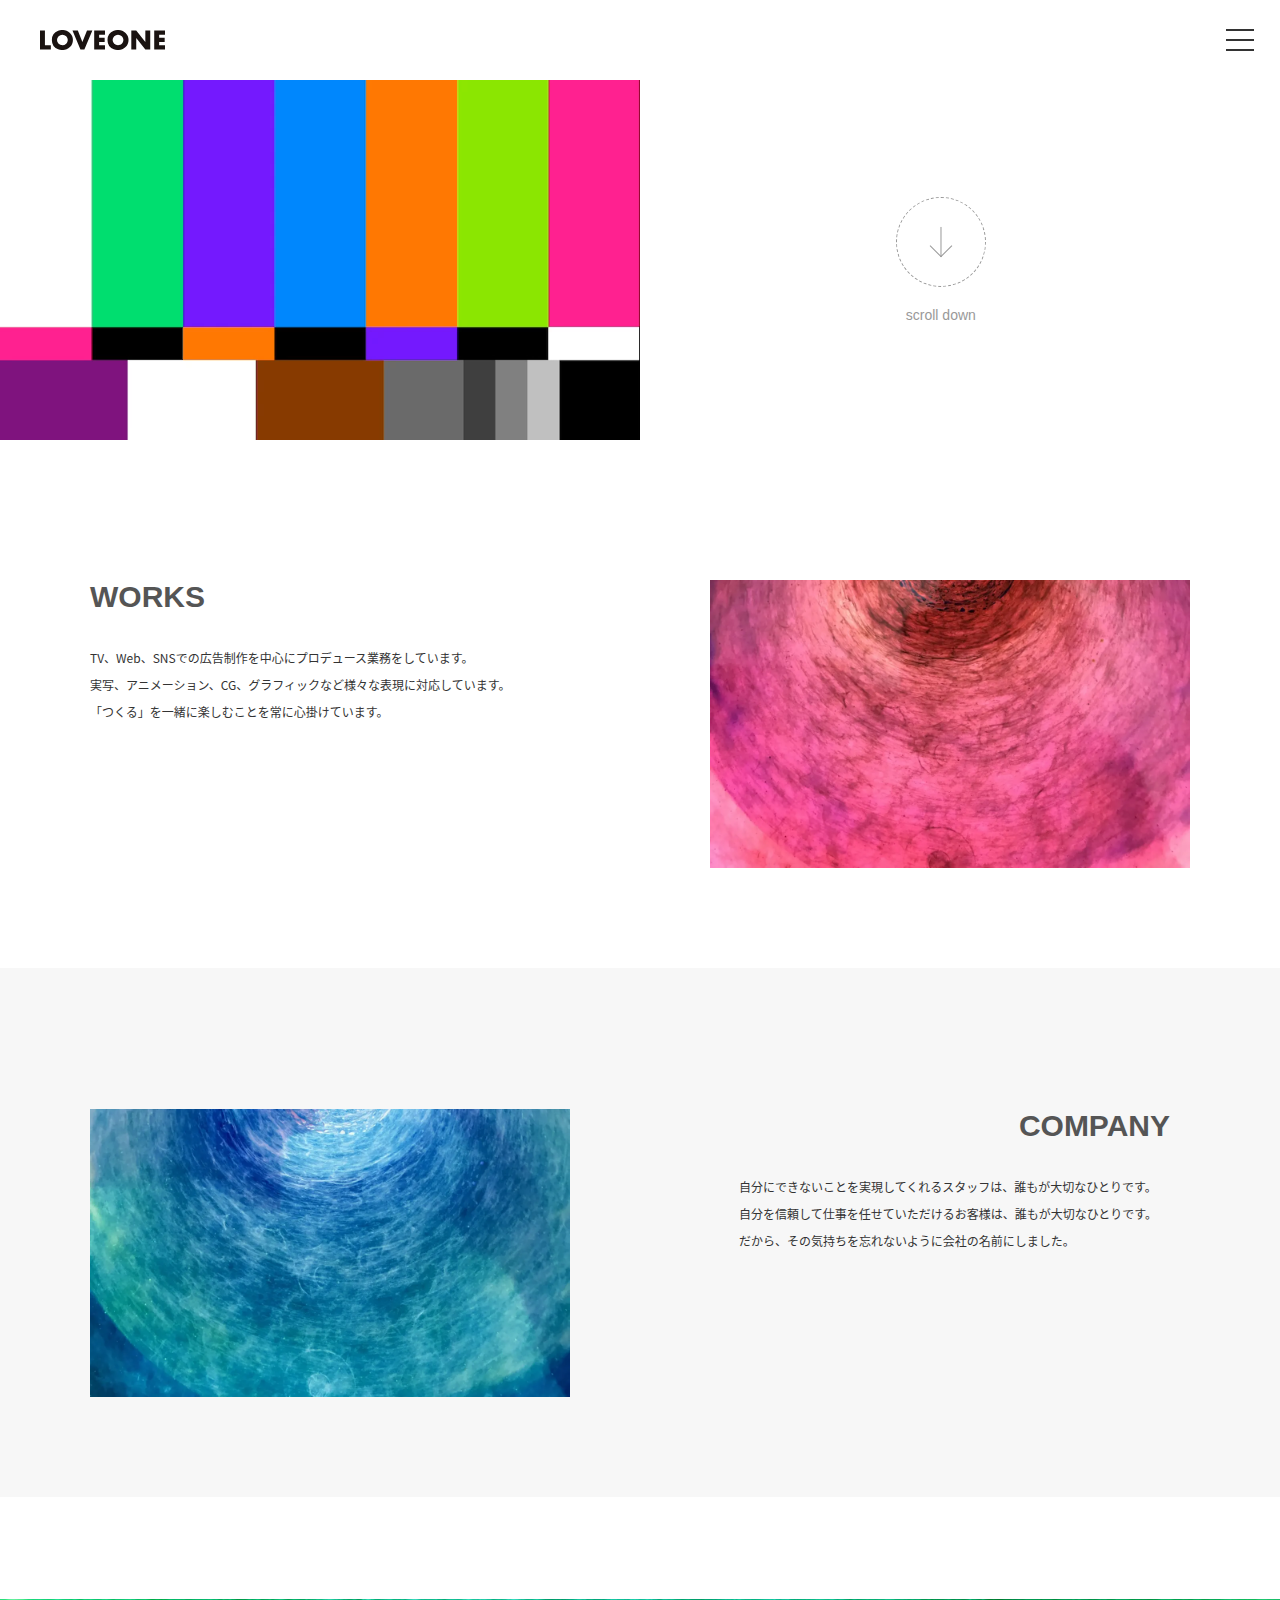
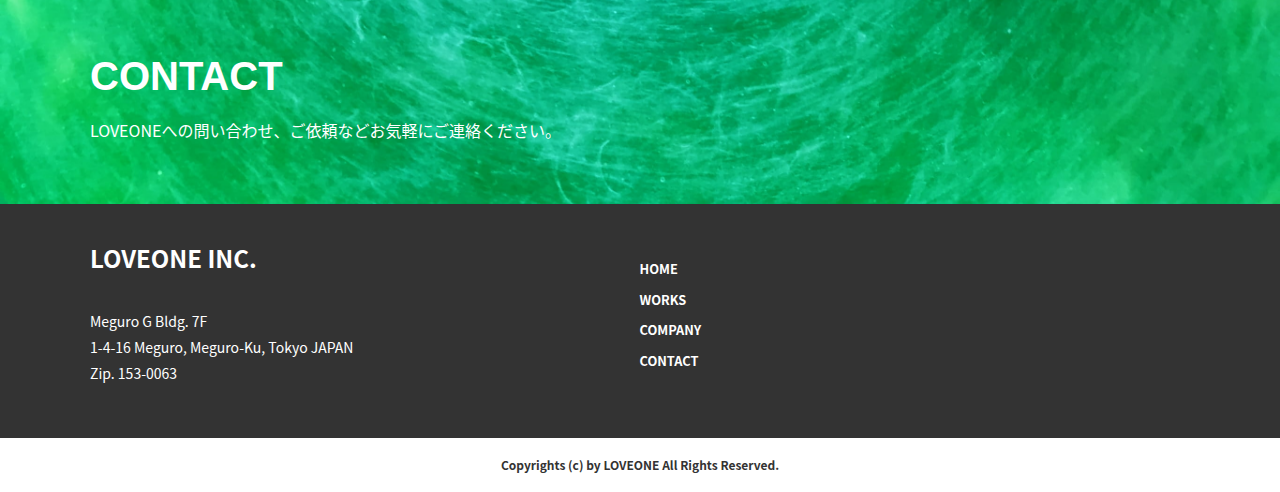
==== index.html @ 54ff16ba "first commit" ====
<!DOCTYPE html>
<html lang="ja">
	<head prefix="og: http://ogp.me/ns# fb: http://ogp.me/ns/fb# website: http://ogp.me/ns/website#">
		<meta charset="UTF-8">
		<link rel="shortcut icon" href="#">
		<title>LOVEONE</title>
		<meta name="description" content="Site Description">
		<meta property="og:title" content="LOVEONE">
		<meta property="og:description" content="">
		<meta property="og:url" content=" ページの URL">
		<meta property="og:image" content="">
		<meta property="og:type" content="website">
		<meta property="og:site_name" content="">
		<meta property="og:locale" content="ja_JP">
		<meta name="twitter:card" content="summary_large_image">
		<meta name="twitter:site" content="">
		<meta name="twitter:title" content="サンプル">
		<meta name="twitter:url" content="">
		<meta name="twitter:description" content="サンプル">
		<meta name="twitter:image" content="">
		<meta http-equiv="X-UA-Compatible" content="IE=edge">
		<meta name="viewport" content="width=device-width,initial-scale=1">
		<link rel="stylesheet" href="./assets/css/style.css">
	</head>
	<body>
		<header class="l-header p-header">
			<div class="p-header__inner">
				<h1 class="p-header__logo">
					<a href="index.html"><img class="c-logo" src="./assets/images/logo.svg" alt="loveone"></a>
				</h1>
				<button type="button" class="c-buger-button js-buger-button">
					<span class="c-buger-button__line"></span>
				</button>
				<nav class="p-nav">
					<ul class="p-nav__lists font-family-en">
						<li class="p-nav__list p-nav__list--logo"><a href="index.html"><img class="c-logo" src="./assets/images/logo.svg" alt="loveone"></a></li>
						<li class="p-nav__list"><a href="index.html">home</a></li>
						<li class="p-nav__list"><a href="works.html">works</a></li>
						<li class="p-nav__list"><a href="company.html">company</a></li>
						<li class="p-nav__list"><a href="contact.html">contact</a></li>
					</ul>
				</nav>
			</div>
		</header>
		<main>
			<div class="l-top-mv p-top-mv">
				<div class="p-top-mv__inner">
					<div class="p-top-mv__wrapper">
						<video class="p-top-mv__video" autoplay muted playsinline preload="auto" poster="./assets/images/p-mv-thumbnail.jpg" width="375" height="210">
							<source type="video/webm" srcset="./assets/LO_logo_CB_final.webm">
							<source type="video/mp4" src="./assets/LO_logo_CB_final-sp.mp4">
						</video>
					</div>
					<div class="p-top-mv__scroll-icon font-family-en">
						<a href="#works" class="p-top-mv__scroll-text"><span></span>scroll down</a>
					</div>
				</div>
			</div>
			<section class="l-works p-works" id="works">
				<div class="p-works__media p-media">
					<div class="l-inner p-media__inner">
						<div class="p-media__body p-media__body--reverse">
							<div class="p-media__img-wrapper">									
									<a href="works.html">
									<picture class="p-media__img p-media__img--reverse">
										<source type="image/webp" srcset="./assets/images/webp/p-top-works-img-1.webp" width="600" height="360">
										<img src="./assets/images/p-top-works-img-1.jpg" alt="">
									</picture>
								</a>
							</div>
							<div class="p-media__text-wrapper p-media__text-wrapper--reverse">
								<h2 class="c-section-title font-family-en">works</h2>
								<p class="p-media__text">TV、Web、SNSでの広告制作を中心にプロデュース業務をしています。<br>実写、アニメーション、CG、グラフィックなど様々な表現に対応しています。<br>「つくる」を一緒に楽しむことを常に心掛けています。</p>
							</div>
						</div>
					</div>
				</div>
			</section>
			<section class="l-company p-company">
				<div class="p-company__media p-media">
					<div class="l-inner p-media__inner--company">
						<div class="p-media__body">
							<div class="p-media__img-wrapper">
								<a href="company.html">
									<picture class="p-media__img p-media__img--reverse">
										<source type="image/webp" srcset="./assets/images/webp/p-top-company-img-1.webp" width="600" height="360">
										<img src="./assets/images/p-top-company-img-1.jpg" alt="">
									</picture>
								</a>
							</div>
							<div class="p-media__text-wrapper">
							<h2 class="c-section-title c-section-title--reverse font-family-en">company</h2>
								<p class="p-media__text">自分にできないことを実現してくれるスタッフは、誰もが大切なひとりです。<br>自分を信頼して仕事を任せていただけるお客様は、誰もが大切なひとりです。<br>だから、その気持ちを忘れないように会社の名前にしました。</p>
							</div>
						</div>
					</div>
				</div>
			</section>
			
			<section class="l-top-contact">
				<div class="p-top-contact">
					<a href="contact.html">
						<div class="l-inner p-top-contact__inner">
							<h2 class="p-top-contact__title font-family-en">contact</h2>
							<p class="p-top-contact__text">LOVEONEへの問い合わせ、<br class="u-mobile">ご依頼などお気軽にご連絡ください。</p>
						</div>
					</a>
				</div>
			</section>
		</main>
		<footer class="l-footer p-footer">
			<div class="p-footer__inner">
				<div class="p-footer__nav">
					<ul class="p-footer__nav-lists">
						<li class="p-footer__nav-list"><a href="index.html">home</a></li>
						<li class="p-footer__nav-list"><a href="works.html">works</a></li>
						<li class="p-footer__nav-list"><a href="company.html">company</a></li>
						<li class="p-footer__nav-list"><a href="contact.html">contact</a></li>
					</ul>
				</div>
				<div class="p-footer__info">
					<h2 class="p-footer__logo">
						<a href="index.html">loveone inc.</a>
					</h2>
					<address class="p-footer__address">meguro g bldg. 7F<br>1-4-16 meguro, meguro-ku, tokyo JAPAN<br>zip. 153-0063</address>
				</div>
			</div>
			<small class="p-footer__copyright">Copyrights (c) by LOVEONE All Rights Reserved.</small>
		</footer>
		<script src="https://code.jquery.com/jquery-3.6.0.min.js" integrity="sha256-/xUj+3OJU5yExlq6GSYGSHk7tPXikynS7ogEvDej/m4=" crossorigin="anonymous"></script>
		<script src="./assets/js/index.js"></script>
	</body>
</html>
---- assets/css/style.css ----
@charset "UTF-8";

/*! destyle.css v3.0.0 | MIT License | https://github.com/nicolas-cusan/destyle.css */

/* Reset box-model and set borders */

/* ============================================ */

*,
::before,
::after {
  -webkit-box-sizing: border-box;
  border-style: solid;
  border-width: 0;
  box-sizing: border-box;
}

/* Document */

/* ============================================ */

/**
 * 1. Correct the line height in all browsers.
 * 2. Prevent adjustments of font size after orientation changes in iOS.
 * 3. Remove gray overlay on links for iOS.
 */

html {
  /* 1 */
  -webkit-text-size-adjust: 100%;
  /* 2 */
  -webkit-tap-highlight-color: transparent;
  line-height: 1.15;
  /* 3*/
  scroll-behavior: smooth;
}

/* Sections */

/* ============================================ */

/**
 * Remove the margin in all browsers.
 */

body {
  text-rendering: optimizeSpeed;
  margin: 0;
  min-height: 100vh;
}

/**
 * Render the `main` element consistently in IE.
 */

main {
  display: block;
}

/* Vertical rhythm */

/* ============================================ */

p,
table,
blockquote,
address,
pre,
iframe,
form,
figure,
dl {
  margin: 0;
}

/* Headings */

/* ============================================ */

h1,
h2,
h3,
h4,
h5,
h6 {
  font-size: inherit;
  font-weight: inherit;
  margin: 0;
}

/* Lists (enumeration) */

/* ============================================ */

ul,
ol {
  list-style: none;
  margin: 0;
  padding: 0;
}

/* Lists (definition) */

/* ============================================ */

dt {
  font-weight: bold;
}

dd {
  margin-left: 0;
}

/* Grouping content */

/* ============================================ */

/**
 * 1. Add the correct box sizing in Firefox.
 * 2. Show the overflow in Edge and IE.
 */

hr {
  -webkit-box-sizing: content-box;
  /* 2 */
  border-top-width: 1px;
  box-sizing: content-box;
  clear: both;
  color: inherit;
  /* 1 */
  height: 0;
  margin: 0;
  /* 1 */
  overflow: visible;
}

/**
 * 1. Correct the inheritance and scaling of font size in all browsers.
 * 2. Correct the odd `em` font sizing in all browsers.
 */

pre {
  font-family: monospace, monospace;
  /* 1 */
  font-size: inherit;
  /* 2 */
}

address {
  font-style: inherit;
}

/* Text-level semantics */

/* ============================================ */

/**
 * Remove the gray background on active links in IE 10.
 */

a {
  background-color: transparent;
  color: inherit;
  text-decoration: none;
}

/**
 * 1. Remove the bottom border in Chrome 57-
 * 2. Add the correct text decoration in Chrome, Edge, IE, Opera, and Safari.
 */

abbr[title] {
  -webkit-text-decoration: underline dotted;
  text-decoration: underline dotted;
  /* 2 */
}

/**
 * Add the correct font weight in Chrome, Edge, and Safari.
 */

b,
strong {
  font-weight: bolder;
}

/**
 * 1. Correct the inheritance and scaling of font size in all browsers.
 * 2. Correct the odd `em` font sizing in all browsers.
 */

code,
kbd,
samp {
  font-family: monospace, monospace;
  /* 1 */
  font-size: inherit;
  /* 2 */
}

/**
 * Add the correct font size in all browsers.
 */

small {
  font-size: 80%;
}

/**
 * Prevent `sub` and `sup` elements from affecting the line height in
 * all browsers.
 */

sub,
sup {
  font-size: 75%;
  line-height: 0;
  position: relative;
  vertical-align: baseline;
}

sub {
  bottom: -0.25em;
}

sup {
  top: -0.5em;
}

/* Replaced content */

/* ============================================ */

/**
 * Prevent vertical alignment issues.
 */

svg,
img,
embed,
object,
iframe {
  vertical-align: bottom;
}

/* Forms */

/* ============================================ */

/**
 * Reset form fields to make them styleable.
 * 1. Make form elements stylable across systems iOS especially.
 * 2. Inherit text-transform from parent.
 */

button,
input,
optgroup,
select,
textarea {
  -webkit-appearance: none;
  /* 1 */
  -moz-appearance: none;
  appearance: none;
  background: transparent;
  border-radius: 0;
  color: inherit;
  font: inherit;
  margin: 0;
  padding: 0;
  text-align: inherit;
  text-transform: inherit;
  vertical-align: middle;
  /* 2 */
}

/**
 * Reset radio and checkbox appearance to preserve their look in iOS.
 */

[type=checkbox] {
  -webkit-appearance: checkbox;
  -moz-appearance: checkbox;
  appearance: checkbox;
}

[type=radio] {
  -webkit-appearance: radio;
  -moz-appearance: radio;
  appearance: radio;
}

/**
 * Correct cursors for clickable elements.
 */

button,
[type=button],
[type=reset],
[type=submit] {
  cursor: pointer;
}

button:disabled,
[type=button]:disabled,
[type=reset]:disabled,
[type=submit]:disabled {
  cursor: default;
}

/**
 * Improve outlines for Firefox and unify style with input elements & buttons.
 */

:-moz-focusring {
  outline: auto;
}

select:disabled {
  opacity: inherit;
}

/**
 * Remove padding
 */

option {
  padding: 0;
}

/**
 * Reset to invisible
 */

fieldset {
  margin: 0;
  min-width: 0;
  padding: 0;
}

legend {
  padding: 0;
}

/**
 * Add the correct vertical alignment in Chrome, Firefox, and Opera.
 */

progress {
  vertical-align: baseline;
}

/**
 * Remove the default vertical scrollbar in IE 10+.
 */

textarea {
  overflow: auto;
}

/**
 * Correct the cursor style of increment and decrement buttons in Chrome.
 */

[type=number]::-webkit-inner-spin-button,
[type=number]::-webkit-outer-spin-button {
  height: auto;
}

/**
 * 1. Correct the outline style in Safari.
 */

[type=search] {
  outline-offset: -2px;
  /* 1 */
}

/**
 * Remove the inner padding in Chrome and Safari on macOS.
 */

[type=search]::-webkit-search-decoration {
  -webkit-appearance: none;
}

/**
 * 1. Correct the inability to style clickable types in iOS and Safari.
 * 2. Fix font inheritance.
 */

::-webkit-file-upload-button {
  -webkit-appearance: button;
  /* 1 */
  font: inherit;
  /* 2 */
}

/**
 * Clickable labels
 */

label[for] {
  cursor: pointer;
}

/* Interactive */

/* ============================================ */

/*
 * Add the correct display in Edge, IE 10+, and Firefox.
 */

details {
  display: block;
}

/*
 * Add the correct display in all browsers.
 */

summary {
  display: list-item;
}

/*
 * Remove outline for editable content.
 */

[contenteditable]:focus {
  outline: auto;
}

/* Tables */

/* ============================================ */

/**
1. Correct table border color inheritance in all Chrome and Safari.
*/

table {
  border-color: inherit;
  /* 1 */
}

caption {
  text-align: left;
}

td,
th {
  padding: 0;
  vertical-align: top;
}

th {
  font-weight: bold;
  text-align: left;
}

img {
  display: block;
  max-width: 100%;
  width: 100%;
}

.u-desktop {
  display: none;
}

.font-family-en {
  font-family: "Arial", "Helvetica Neue", "Helvetica", sans-serif;
}

html {
  -moz-text-size-adjust: 100%;
  -ms-text-size-adjust: 100%;
  text-size-adjust: 100%;
  -webkit-tap-highlight-color: transparent;
  /* フォントサイズの正確に */
  -webkit-text-size-adjust: 100%;
  /* 文字をシャープに */
  -webkit-font-smoothing: antialiased;
  -moz-osx-font-smoothing: grayscale;
  font-size: 16px;
}

body {
  color: #333333;
  font-family: "源ノ角ゴシック", "Noto Sans CJK JP", "Hiragino Sans", "Hiragino Kaku Gothic ProN", sans-serif;
}

.sr-only {
  clip: rect(0 0 0 0);
  -webkit-clip-path: inset(50%);
  border: 0;
  clip-path: inset(50%);
  height: 1px;
  margin: -1px;
  overflow: hidden;
  padding: 0;
  position: absolute;
  width: 1px;
}

/* ホバー */

a {
  -webkit-transition: opacity 0.3s;
  -o-transition: opacity 0.3s;
  color: inherit;
  text-decoration: none;
  transition: opacity 0.3s;
}

/* video 枠線無し */

video {
  /* // iPhone safariの枠線を消す */
  filter: drop-shadow(0px 0px rgba(0,0,0,0));

  /* // PCのChromeの枠線を消す */
  outline: none;
  border: none;
}

.c-buger-button {
  cursor: pointer;
  height: 2.5rem;
  margin-left: auto;
  padding: 5px;
  /* ボタンの大きさ  */
  position: relative;
  width: 2.5rem;
  /* 最前面に */
  z-index: 10;
}

.c-buger-button.open {
  position: fixed;
  right: 0;
  top: 0;
}

.c-buger-button__line {
  /* バーガー線の色 */
  -webkit-transition: all 0.3s;
  -o-transition: all 0.3s;
  background-color: #333333;
  display: block;
  /* 線の長さと高さ */
  height: 1px;
  margin: 0 auto;
  position: relative;
  transition: all 0.3s;
  /* バーガー線の位置基準として設定 */
  width: 1.25rem;
}

.c-buger-button__line::before,
.c-buger-button__line::after {
  -webkit-transition: all 0.3s;
  -o-transition: all 0.3s;
  background-color: #333333;
  content: "";
  height: 100%;
  left: 0;
  position: absolute;
  transition: all 0.3s;
  width: 1.25rem;
}

.c-buger-button__line::before {
  /* 上の線の位置 */
  -webkit-transform: translateY(-0.46875rem);
  -ms-transform: translateY(-0.46875rem);
  -webkit-transition: all 0.3s;
  -o-transition: all 0.3s;
  transform: translateY(-0.46875rem);
  transition: all 0.3s;
}

.c-buger-button__line::after {
  /* 下の線の位置 */
  -webkit-transform: translateY(0.46875rem);
  -ms-transform: translateY(0.46875rem);
  -webkit-transition: all 0.3s;
  -o-transition: all 0.3s;
  transform: translateY(0.46875rem);
  transition: all 0.3s;
}

/***** メニューオープン時 *****/

.c-buger-button__line.open {
  /* 真ん中の線を透明に */
  -webkit-transition: all 0.3s;
  -o-transition: all 0.3s;
  background-color: transparent;
  transition: all 0.3s;
}

.c-buger-button__line.open::before,
.c-buger-button__line.open::after {
  background-color: #000000;
  content: "";
  height: 1px;
  /* 上下の線の色を変える */
}

.c-buger-button__line.open::before {
  -webkit-transform: rotate(45deg);
  -ms-transform: rotate(45deg);
  /* 上の線を傾ける */
  -webkit-transition: all 0.3s;
  -o-transition: all 0.3s;
  transform: rotate(45deg);
  transition: all 0.3s;
}

.c-buger-button__line.open::after {
  -webkit-transform: rotate(-45deg);
  -ms-transform: rotate(-45deg);
  /* 下の線を傾ける */
  -webkit-transition: all 0.3s;
  -o-transition: all 0.3s;
  transform: rotate(-45deg);
  transition: all 0.3s;
}

.c-button {
  -webkit-box-align: center;
  -ms-flex-align: center;
  -webkit-box-pack: center;
  -ms-flex-pack: center;
  align-items: center;
  background: #555555;
  color: #ffffff;
  display: -webkit-box;
  display: -ms-flexbox;
  display: flex;
  font-size: 0.9375rem;
  font-weight: 500;
  justify-content: center;
  letter-spacing: 0.2em;
  margin: 0 auto;
  max-width: 14.375rem;
  padding: 1.02375rem 0;
  text-transform: uppercase;
  width: 100%;
}

.c-button::after {
  background-image: url("../images/icon-arrow-right-s.svg");
  background-position: center;
  background-repeat: no-repeat;
  background-size: contain;
  content: "";
  display: inline-block;
  height: 0.5rem;
  margin-left: 1.25rem;
  width: 0.5rem;
}

.c-button--contact {
  font-size: 0.875rem;
  max-width: 12.5rem;
  padding: 0.92625rem 0;
}

.c-button--contact.c-button::after {
  display: none;
}

.c-mv-title {
  -webkit-transform: translate(-50%, -50%);
  -ms-transform: translate(-50%, -50%);
  color: #ffffff;
  font-size: 1.875rem;
  font-weight: bold;
  left: 50%;
  position: absolute;
  text-transform: uppercase;
  top: 50%;
  transform: translate(-50%, -50%);
}

.c-section-title {
  -webkit-box-align: center;
  -ms-flex-align: center;
  align-items: center;
  color: #555555;
  display: -webkit-box;
  display: -ms-flexbox;
  /*display: flex;*/
  font-size: 1.875rem;
  font-weight: bold;
  text-transform: uppercase;
}

/*
.c-section-title::after {
  border-top: solid 1px #707070;
  content: "";
  display: inline-block;
  margin-left: 1.25rem;
  width: 100%;
}
*/

.c-section-title--reverse::after {
  content: "";
  margin-right: 1.25rem;
}

.l-google-map {
  margin-top: 2.5rem;
}

.l-inner {
  height: inherit;
  margin: 0 auto;
  max-width: 33.75rem;
  padding-left: 20px;
  padding-right: 20px;
  width: 100%;
}

/* .l-lower-company {
  margin-top: 2.5rem;
} */

.l-lower-mv {
  margin-top: 2.5rem;
}

.l-lower-works {
  margin-top: 2.5rem;
}

.l-recentWorks {
  margin-top: 3.75rem;
}

.l-top-contact {
  margin-top: 2.5rem;
}

.p-breadcrumb {
  display: none;
}

.p-breadcrumb__item {
  -webkit-box-align: center;
  -ms-flex-align: center;
  align-items: center;
  display: -webkit-box;
  display: -ms-flexbox;
  display: flex;
}

.p-breadcrumb__item img {
  height: 0.875rem;
  width: 1rem;
}

.p-breadcrumb__item a {
  font-size: 0.875rem;
  text-transform: uppercase;
}

.p-breadcrumb__item:not(:last-child)::after {
  background: url(../images/icon-arrow-right-gray.svg) no-repeat center;
  background-size: contain;
  content: "";
  display: block;
  height: 0.5875rem;
  padding-left: 1.25rem;
  padding-right: 1.25rem;
  width: 0.38125rem;
}

.p-card__title {
  font-size: 0.875rem;
  font-weight: bold;
  margin-top: 1.25rem;
}

.p-card__title span {
  font-weight: normal;
}

.p-card__text {
  font-size: 0.875rem;
  margin-top: 0.625rem;
}

.p-cards__item + .p-cards__item {
  margin-top: 2.75rem;
}

.p-card--pc {
  display: none;
}

.p-lower-company {
  background: #333;
  color: #fff;
}

.p-lower-company__inner.l-inner {
  max-width: 550px;
  padding-top: 25px;
  padding-bottom: 25px;
}

.p-company-info {
  font-size: 0.875rem;
}

.p-company-info dt {
  font-weight: normal;
  line-height: 2.1428;
  width: 23%;
  flex: 0 0 auto;
  text-align: right;
}

.p-company-info dd {
  display: inline;
  line-height: 2;
  margin-left: 1.5em;
  text-align: left;
  /* width: 70%; */
}

.p-company-info__wrapper {
  align-items: center;
  /* border-bottom: solid 1px #CDD6DD; */
  display: -webkit-box;
  display: -ms-flexbox;
  display: flex;
  align-items: baseline;
  padding: 0.95rem 0;
}

/* .p-company-info__wrapper:first-child {
  border-top: solid 2px #98A6B5;
} */

/* .p-company-info__wrapper span {
  display: none;
} */

.p-company {
  background: #f7f7f7;
}

.p-contact__inner {
  padding-bottom: 6.25rem;
  padding-top: 2.5rem;
}

.p-contact__lead {
  max-width: 360px;
  width: 100%;
  margin: 0 auto;
  color: #555555;
  font-size: 1rem;
  font-weight: 500;
  line-height: 1.75;
  text-align: center;
}

.p-contact__form {
  margin-top: 3.75rem;
}

.p-footer {
  background: #333333;
  color: #ffffff;
}

.p-footer__inner {
  margin: 0 auto;
  max-width: 23.9375rem;
  padding: 2.5rem 1.25rem 2.125rem;
  width: 100%;
}

.p-footer__nav-lists {
  -webkit-box-pack: justify;
  -ms-flex-pack: justify;
  display: -webkit-box;
  display: -ms-flexbox;
  display: flex;
  justify-content: space-between;
}

.p-footer__info {
  margin-left: 0;
}

.p-footer__nav-list {
  /* font-size: 1rem; */
  font-size: 0.8rem;
  font-weight: bold;
  text-transform: uppercase;
}

.p-footer__logo {
  font-size: 1.5rem;
  font-weight: bold;
  margin-top: 2.5rem;
  text-align: center;
  text-transform: uppercase;
}

.p-footer__address {
  font-size: 0.875rem;
  line-height: 1.8571;
  margin-top: 0.875rem;
  text-align: center;
  text-transform: capitalize;
}

.p-footer__copyright {
  background-color: #ffffff;
  color: #333333;
  display: block;
  font-size: 0.75rem;
  font-weight: bold;
  padding: 1.2625rem 0;
  text-align: center;
}

.p-form__item label {
  font-size: 0.875rem;
  font-weight: 400;
}

.p-form__text {
  border: solid 1px #CDD6DD;
  display: block;
  height: 3.125rem;
  margin-top: 1.3125rem;
  padding: 0.8125rem 1.25rem;
  width: 100%;
}

.p-form__radio {
  -webkit-box-align: center;
  -ms-flex-align: center;
  align-items: center;
  display: -webkit-box;
  display: -ms-flexbox;
  display: flex;
  font-size: 0.875rem;
}

.p-form__radio input {
  height: 1.875rem;
  margin-right: 0.5625rem;
  width: 1.875rem;
}

::-webkit-input-placeholder {
  color: #CDD6DD;
  font-size: 1rem;
}

::-moz-placeholder {
  color: #CDD6DD;
  font-size: 1rem;
}

:-ms-input-placeholder {
  color: #CDD6DD;
  font-size: 1rem;
}

::-ms-input-placeholder {
  color: #CDD6DD;
  font-size: 1rem;
}

::placeholder {
  color: #CDD6DD;
  font-size: 1rem;
}

.p-form__item select {
  background: url(../images/icon-pull-down.svg) no-repeat;
  background-position: top 50% right 21px;
  background-size: 0.5875rem 0.38125rem;
  border: solid 1px #CDD6DD;
  display: block;
  height: 3.125rem;
  margin-top: 1.3125rem;
  padding: 0.8125rem 1.25rem;
  position: relative;
  width: 100%;
}

.p-form__item textarea {
  border: solid 1px #CDD6DD;
  height: 8.75rem;
  margin-top: 22px;
  padding: 1.0625rem 1.25rem;
  width: 100%;
}

.p-form__radio:first-of-type {
  margin-top: 24px;
}

.p-form__radio:not(:first-of-type) {
  margin-top: 10px;
}

.p-form__button {
  margin-top: 2.5rem;
}

.p-form__item--company {
  margin-top: 2.5625rem;
}

.p-form__item--radio {
  margin-top: 2.5625rem;
}

.p-form__item--mail {
  margin-top: 2.5625rem;
}

.p-form__item--tel {
  margin-top: 2.5625rem;
}

.p-form__item--select {
  margin-top: 2.5625rem;
}

.p-form__item--textarea {
  margin-top: 2.5625rem;
}

.p-google-map iframe {
  height: 17.5rem;
  width: 100%;
}

.p-header {
  height: 2.5rem;
}

.p-header__inner {
  -webkit-box-align: center;
  -ms-flex-align: center;
  align-items: center;
  display: -webkit-box;
  display: -ms-flexbox;
  display: flex;
  height: inherit;
  padding-left: 1.25rem;
}

.p-header__logo {
  max-width: 6.25rem;
  width: 100%;
}

.p-lower-header {
  height: 2.5rem;
  left: 0;
  position: absolute;
  right: 0;
  top: 0;
  z-index: 3;
}

.p-lower-header__logo {
  max-width: 6.25rem;
  width: 100%;
}

.p-lower-header__inner {
  -webkit-box-align: center;
  -ms-flex-align: center;
  align-items: center;
  display: -webkit-box;
  display: -ms-flexbox;
  display: flex;
  height: inherit;
  padding-left: 1.25rem;
}

.p-lower-header__nav-pc {
  display: none;
}

.p-lower-mv {
  position: relative;
  z-index: 2;
}

/* .p-lower-nav__list--contact a {
  display: block;
} */

.p-lower-nav__list a {
  display: block;
  padding: 0.625rem 0;
}

.p-lower-works__cards {
  padding-left: 0.6875rem;
  padding-right: 0.6875rem;
}
.p-lower-works__cards:not(:last-of-type) {
  margin-bottom: 40px;
}

.p-media__inner {
  padding-bottom: 3.75rem;
  padding-top: 3.4375rem;
}

.p-media__inner--company {
  padding-bottom: 1.75rem;
  padding-top: 1.75rem;
}

.p-media__body {
  margin-top: 1.25rem;
  margin-top: 20px;
}

.p-media__img-wrapper {
  position: relative;
  width: 100%;
}

.p-media__img-wrapper::before {
  content: "";
  display: block;
  padding-top: 60%;
}

.p-media__img {
  -o-object-fit: cover;
  bottom: 0;
  display: block;
  height: auto;
  left: 0;
  object-fit: cover;
  position: absolute;
  right: 0;
  top: 0;
  width: 100%;
}

.p-media__img img {
  height: 100%;
}

.p-media__text {
  font-size: 0.75rem;
  line-height: 2;
  margin-top: 1.125rem;
}

.p-media__button {
  margin-top: 1.5625rem;
}

.p-nav {
  -webkit-transition: all 0.4s;
  -o-transition: all 0.4s;
  background: #d2fd51;
  bottom: 0;
  display: block;
  left: -100%;
  min-height: 100vh;
  min-height: calc(var(--vh, 1vh) * 100);
  position: fixed;
  text-align: center;
  top: 0;
  transition: all 0.4s;
  width: 100%;
  z-index: 5;
}

.p-nav.open {
  left: 0;
}

.p-nav__list--logo {
  margin: 0 auto;
  max-width: 18rem;
  width: 100%;
}

.p-nav__lists {
  height: 100%;
  overflow: scroll;
  padding-bottom: 15%;
  position: absolute;
  top: 15%;
  width: 100%;
}

.p-nav__list {
  color: #000;
  font-size: 1.75rem;
  font-weight: bold;
  text-transform: uppercase;
}

.p-nav__list a {
  padding: 0.625rem;
}

.p-nav__list + .p-nav__list {
  margin-top: 3.9375rem;
  margin-top: 5.1vh;
}

.p-nav--pc {
  display: none;
}

.p-nav--sp {
  display: block;
}

.p-recentWorks__title {
  font-size: 1.25rem;
  font-weight: bold;
}

.p-recentWorks__cards {
  margin-top: 1.25rem;
  padding: 0 0.6875rem;
}

.p-top-contact {
  background: url(../images/bg-contact-img-1.jpg) no-repeat center;
  background-size: cover;
  width: 100%;
}

.p-top-contact__inner {
  padding-bottom: 1.8125rem;
  padding-top: 1.8125rem;
  text-align: center;
}

.p-top-contact__title {
  color: #ffffff;
  font-size: 1.875rem;
  font-weight: bold;
  text-transform: uppercase;
}

.p-top-contact__text {
  color: #ffffff;
  font-size: 0.875rem;
  line-height: 2;
  margin-top: 1.0625rem;
}

.p-top-contact__button {
  margin-top: 2.1875rem;
}

.p-top-contact__button a {
  -webkit-transition: all 0.3s;
  -o-transition: all 0.3s;
  letter-spacing: 0.01em;
  max-width: 13.75rem;
  padding: 0.9375rem 0;
  transition: all 0.3s;
}

.p-top-contact__button .c-button:hover {
  background: #606060;
  opacity: 1;
}

.p-top-mv {
  height: 100%;
}

.p-top-mv__inner {
  -webkit-box-orient: vertical;
  -webkit-box-direction: normal;
  -ms-flex-direction: column;
  display: -webkit-box;
  display: -ms-flexbox;
  display: flex;
  flex-direction: column;
  height: inherit;
}

.p-top-mv__title {
  -webkit-box-ordinal-group: 3;
  -ms-flex-order: 2;
  font-size: 1.375rem;
  font-weight: bold;
  line-height: 1.5454;
  margin-top: 1.4375rem;
  order: 2;
  padding: 0 1.25rem;
}

/* .p-top-mv__video {
  max-width: 800px;
  width: 100%;
  height: auto;
} */

.p-top-mv__wrapper {
  position: relative;
  width: 100%;
  z-index: 1;
}

.p-top-mv__wrapper::before {
  content: "";
  display: block;
  padding-top: 56.25%;
  /* padding-top: 62.564%; */
}

.p-top-mv__video {
  -o-object-fit: cover;
  bottom: 0;
  height: auto;
  /* height: 100%; */
  left: 0;
  object-fit: cover;
  position: absolute;
  right: 0;
  top: 0;
  width: 100%;
}

/* メインビュー　画像用 style */
.p-top-mv__img {
  -o-object-fit: cover;
  bottom: 0;
  height: 100%;
  left: 0;
  object-fit: cover;
  position: absolute;
  right: 0;
  top: 0;
  width: 100%;
}

/* 追加分 */

.p-top-mv__scroll-icon {
  display: none;
}

.p-lower-mv__wrapper {
  display: block;
  position: relative;
  width: 100%;
  z-index: -1;
}

.p-lower-mv__wrapper::before {
  content: "";
  display: block;
  padding-top: 48.25%;
}

.p-lower-mv__wrapper img {
  position: absolute;
  top: 0;
  right: 0;
  bottom: 0;
  left: 0;
  height: 100%;
  object-fit: cover;
  -o-object-fit: cover;
}

.p-lower-works__cards.p-cards--s {
  padding: 0;
}

.p-cards--s img {
  height: 100%;
}

.p-card__img img,
.p-card__img--lage img {
  height: auto;
}


@media screen and (min-width: 768px) {
  .u-desktop {
    display: block;
  }

  .u-mobile {
    display: none;
  }

  html {
    font-size: 1.4545454545vw;
  }

  a:hover {
    opacity: 0.7;
  }

  .c-buger-button {
    height: 5rem;
    width: 5rem;
  }

  .c-buger-button--lower {
    display: none;
  }

  .c-buger-button__line {
    height: 2px;
    width: 28px;
    /* width: 2.5rem; */
  }

  .c-buger-button__line::before,
  .c-buger-button__line::after {
    /* width: 2.5rem; */
    width: 28px;
  }

  .c-buger-button__line::before {
    -webkit-transform: translateY(-10px);
    -ms-transform: translateY(-10px);
    transform: translateY(-10px);
    /* -webkit-transform: translateY(-0.9375rem);
    -ms-transform: translateY(-0.9375rem);
    transform: translateY(-0.9375rem); */
  }

  .c-buger-button__line::after {
    -webkit-transform: translateY(10px);
    -ms-transform: translateY(10px);
    transform: translateY(10px);
    /* -webkit-transform: translateY(0.9375rem);
    -ms-transform: translateY(0.9375rem);
    transform: translateY(0.9375rem); */
  }

  .c-button {
    font-size: 1.25rem;
    max-width: 17.5rem;
    padding: 1.15625rem 0;
  }

  .c-button--left {
    margin: unset;
  }

  .c-button--right {
    margin-right: 0;
  }

  .c-button::after {
    height: 0.5875rem;
    width: 0.5875rem;
  }

  .c-button--contact {
    font-size: 1rem;
    max-width: 17rem;
    padding: 0.78125rem 0;
    transition: all .3s;
  }

  .c-button--contact:hover {
    opacity: 0.8;
  }

  .c-mv-title {
    -webkit-transform: translate(0, -50%);
    -ms-transform: translate(0, -50%);
    font-size: 2.75rem;
    left: 9.6%;
    transform: translate(0, -50%);
  }

  .c-section-title {
    font-size: 1.875rem;
  }

  .c-section-title::after {
    max-width: 20rem;
    width: 100%;
  }

  .c-section-title--reverse {
    -webkit-box-orient: horizontal;
    -webkit-box-direction: reverse;
    -ms-flex-direction: row-reverse;
    flex-direction: row-reverse;
  }

  .l-google-map {
    margin-top: 6.375rem;
    /* margin-top: 3.75rem; */
  }

  .l-inner {
    max-width: 1150px;
    padding-left: 25px;
    padding-right: 25px;
  }

  .l-top-contact {
    margin-top: 6.375rem;
  }

  .l-lower-company {
    margin-top: 0;
  }

  .l-lower-mv {
    margin-top: 0;
  }

  .l-lower-works {
    margin-top: 5.9rem;
  }

  .l-recentWorks {
    margin-top: 6.25rem;
  }

  .p-breadcrumb {
    display: block;
  }

  .p-breadcrumb__inner {
    margin: 0 auto;
    max-width: 71.625rem;
    padding: 2.5rem 1.25rem;
    width: 100%;
  }

  .p-breadcrumb__items {
    -webkit-box-align: center;
    -ms-flex-align: center;
    align-items: center;
    display: -webkit-box;
    display: -ms-flexbox;
    display: flex;
    width: 100%;
  }

  .p-cards__item + .p-cards__item {
    margin-top: 0;
  }

  .p-card--pc {
    display: block;
  }

  .p-cards {
    -ms-grid-columns: 1fr 1.375rem 1fr 1.375rem 1fr;
    grid-column-gap: 1.375rem;
    grid-row-gap: 2.6875rem;
    display: -ms-grid;
    display: grid;
    grid-template-columns: 1fr 1fr 1fr;
  }
  .p-cards--s {
    grid-column-gap: 5px;
    grid-row-gap: 0;
    grid-template-columns: 1fr 1fr 1fr 1fr 1fr;
  }

  .p-lower-company__inner.l-inner {
    max-width: 47rem;
    padding-top: 30px;
    padding-bottom: 30px;
  }

  .p-company-info dt {
    font-size: 1rem;
    line-height: 1.875;
    text-align: right;
  }

  .p-company-info dd {
    font-size: 1rem;
    line-height: 2.125;
  }

  .p-company-info__wrapper {
    padding: 0.8125rem 0;
  }

  .p-company-info__wrapper span {
    display: inline-block;
    margin: 0 0.3125rem;
  }

  .p-contact__inner {
    padding-top: 5.9rem;
  }

  .p-contact__lead {
    max-width: 1000px;
  }

  .p-contact__form {
    margin-top: 4.75rem;
  }

  .p-footer__inner {
    -webkit-box-align: center;
    -ms-flex-align: center;
    align-items: center;
    display: -webkit-box;
    display: -ms-flexbox;
    display: flex;
    max-width: 71.875rem;
    padding: 2.5rem 1.5625rem 3.1875rem;
  }

  .p-footer__nav-lists {
    -webkit-box-pack: unset;
    -ms-flex-pack: unset;
    -webkit-box-orient: vertical;
    -webkit-box-direction: normal;
    -ms-flex-direction: column;
    flex-direction: column;
    justify-content: unset;
  }

  .p-footer__nav {
    -webkit-box-ordinal-group: 3;
    -ms-flex-order: 2;
    /* margin-top: 0.8125rem; */
    order: 2;
  }

  .p-footer__info {
    -webkit-box-ordinal-group: 2;
    -ms-flex-order: 1;
    margin-right: 17.875rem;
    order: 1;
  }

  .p-footer__nav-list + .p-footer__nav-list {
    margin-left: 0;
    margin-top: 1rem;
    /* margin-top: 1.5625rem; */
  }

  .p-footer__logo {
    margin-top: 0;
    text-align: left;
  }

  .p-footer__address {
    margin-top: 2.3125rem;
    text-align: left;
  }

  .p-form__inner {
    margin: 0 auto;
    max-width: 35.5rem;
    width: 100%;
  }

  .p-form__item {
    -webkit-box-align: center;
    -ms-flex-align: center;
    align-items: center;
    display: -webkit-box;
    display: -ms-flexbox;
    display: flex;
  }

  .p-form__item label {
    font-size: 0.875rem;
    width: 39%;
  }

  .p-form__item--radio {
    margin-top: 1.75rem;
  }

  .p-form__item--radio label {
    height: 3.125rem;
  }

  .p-form__text {
    margin-top: 0;
    max-width: 21.625rem;
  }

  /* .p-form__radio {
    font-size: 1rem;
  } */

  .p-form__item select {
    margin-top: 0;
    max-width: 21.625rem;
  }

  .p-form__item textarea {
    margin-top: 0;
    max-width: 21.625rem;
  }

  .p-form__radio:first-of-type {
    margin-top: 0;
  }

  .p-form__radio:not(:first-of-type) {
    margin-top: 10px;
  }

  .p-form__radio-wrapper {
    -webkit-box-orient: vertical;
    -webkit-box-direction: normal;
    -ms-flex-direction: column;
    display: -webkit-box;
    display: -ms-flexbox;
    display: flex;
    flex-direction: column;
  }

  .p-form__item--company {
    margin-top: 1.25rem;
  }

  .p-form__item--radio {
    margin-top: 1.75rem;
  }

  .p-form__item--mail {
    margin-top: 2.6875rem;
  }

  .p-form__item--tel {
    margin-top: 2.25rem;
  }

  .p-form__item--select {
    margin-top: 2.5rem;
  }

  .p-form__item--textarea {
    margin-top: 2.5rem;
  }

  .p-google-map iframe {
    height: 26.25rem;
  }

  .p-header {
    height: 5rem;
  }

  .p-header__inner {
    padding-left: 2.5rem;
  }

  .p-header__logo {
    max-width: 7.8125rem;
    width: 100%;
  }

  .p-lower-header {
    height: 5rem;
  }

  .p-lower-header__logo {
    max-width: 7.8125rem;
    width: 100%;
  }

  .p-lower-header__inner {
    padding-left: 2.5rem;
    padding-right: 2.5rem;
  }

  .p-lower-header__nav-pc,
  .p-lower-header__nav-pc nav,
  .p-lower-header__nav-pc .p-lower-nav__lists,
  .p-lower-header__nav-pc .p-lower-nav__list {
    height: inherit;
  }

  .p-lower-header__nav-sp {
    display: none;
  }

  .p-lower-header__nav-pc {
    display: block;
    margin-left: auto;
  }

  .p-lower-nav__lists {
    -webkit-box-align: center;
    -ms-flex-align: center;
    align-items: center;
    display: -webkit-box;
    display: -ms-flexbox;
    display: flex;
  }

  .p-lower-nav__list {
    -webkit-box-align: center;
    -ms-flex-align: center;
    align-items: center;
    color: #ffffff;
    display: -webkit-box;
    display: -ms-flexbox;
    display: flex;
    /* font-size: 1rem; */
    font-size: 0.8rem;
    font-weight: bold;
    text-transform: uppercase;
  }

  .p-lower-nav__list--contact a {
    -webkit-box-align: center;
    -ms-flex-align: center;
    align-items: center;
    background: #9A0000;
    display: -webkit-box;
    display: -ms-flexbox;
    display: flex;
    height: inherit;
    padding: 0 2.875rem;
  }

  .p-lower-nav__list + .p-lower-nav__list {
    /* margin-left: 3.125rem; */
    margin-left: 2.125rem;
  }

  .p-lower-works__cards {
    padding-left: 0;
    padding-right: 0;
  }
  .p-lower-works__cards:not(:last-of-type) {
    margin-bottom: 75px;
  }

  

  .p-media__inner {
    padding-bottom: 6.25rem;
    padding-top: 6.25rem;
  }

  .p-media__inner--company {
    padding-bottom: 6.25rem;
    padding-top: 6.3125rem;
  }

  .p-media__body {
    -webkit-box-pack: justify;
    -ms-flex-pack: justify;
    display: -webkit-box;
    display: -ms-flexbox;
    display: flex;
    justify-content: space-between;
    margin-top: 2.5rem;
  }

  .p-media__body--reverse {
    -webkit-box-orient: horizontal;
    -webkit-box-direction: reverse;
    -ms-flex-direction: row-reverse;
    flex-direction: row-reverse;
  }

  .p-media__img-wrapper {
    margin-left: 0;
    /* margin-right: 2.5rem; */
    margin-right: 0;
    max-width: 30rem;
    /* max-width: 37.5rem; */
    width: 59%;
  }

  .p-media__img-wrapper::before {
    padding-top: 60%;
  }

  .p-media__img--reverse {
    /* margin-left: 2.5rem; */
    margin-left: 0;
    margin-right: 0;
  }

 

  .p-media__img img {
    height: auto;
  }

  .p-media__text-wrapper {
    margin-left: 2.5rem;
    text-align: left;
    width: 41%;
  }

  .p-media__text-wrapper--reverse {
    margin-left: 0;
    margin-right: 2.5rem;
  }

  .p-media__text {
    line-height: 2.25;
    margin-top: 0;
    padding-top: 1.8125rem;
  }

  .p-media__button {
    margin-top: 2.0625rem;
  }

  .p-nav__lists {
    text-align: center;
  }

  .p-nav__list--logo {
    max-width: 18rem;
  }

  .p-nav__list {
    font-size: 2.125rem;
  }

  .p-nav__list:not(:first-child) {
    display: block;
    width: 100%;
    margin: 0 auto;
  }

  .p-nav__list + .p-nav__list {
    margin-top: 2.5rem;
  }

  .p-nav--pc {
    display: block;
  }

  .p-nav--sp {
    display: none;
  }

  .p-recentWorks__title {
    font-size: 1.875rem;
  }

  .p-recentWorks__cards {
    margin-top: 2.5rem;
    padding: 0;
  }

  .p-top-contact {
    background: url(../images/bg-contact-img-1.jpg) no-repeat center;
    background-size: cover;
  }

  .p-top-contact__inner {
    padding-bottom: 3.625rem;
    padding-top: 3.375rem;
    text-align: left;
  }

  .p-top-contact__title {
    font-size: 2.5rem;
  }

  .p-top-contact__text {
    font-size: 1rem;
    margin-top: 15px;
  }

  .p-top-contact__button {
    margin-top: 35px;
  }

  .p-top-contact__button a {
    max-width: 17.5rem;
    padding: 1.15625rem 0;
  }

  .p-top-mv__inner {
    -webkit-box-align: center;
    -ms-flex-align: center;
    -webkit-box-pack: center;
    -ms-flex-pack: center;
    -webkit-box-orient: horizontal;
    -webkit-box-direction: normal;
    -ms-flex-direction: row;
    align-items: center;
    display: -webkit-box;
    display: -ms-flexbox;
    display: flex;
    flex-direction: row;	  
    justify-content: left;
    /*justify-content: center;*/
    margin: 0 auto;
    max-width: 85.375rem;
    width: 100%;
    /* -webkit-box-orient: horizontal;
    -webkit-box-direction: reverse;
    -ms-flex-direction: row-reverse;
    flex-direction: row-reverse;
    margin: 0 auto;
    max-width: 85.375rem;
    position: relative;
    width: 100%; */
  }

  .p-top-mv__title {
    /* -webkit-transform: translate(20%, -52%); */
    /* -ms-transform: translate(20%, -52%); */
    /* background-color: #fff; */
    font-size: 2rem;
    left: 0;
    line-height: 1.6875;
    margin-top: 0;
    padding: 1rem 1.25rem;
    width: 40%;
    /* position: absolute; */
    /* top: 50%; */
    /* transform: translate(20%, -52%); */
    z-index: 2;
  }

  .p-top-mv__wrapper {
    margin-right: 0;
    max-width: 68.75rem;
    width: 50%;
  }

  /* .p-top-mv__wrapper::before {
    padding-top: 62.546%;
  } */

  /* メインビュー　スクロールアイコン */
  .p-top-mv__scroll-icon {
    display: block;
    position: relative;
    width: 50%;
    font-size: 14px;
    color: #999999;
    text-align: center;
  }

  .p-top-mv__scroll-text {
    position: absolute;
    top: 50%;
    left: 47%;
    -webkit-transform: translate(-50%, -50%);
    -ms-transform: translate(-50%, -50%);
    transform: translate(-50%, -50%);
    padding-top: 110px;
  }

  .p-top-mv__scroll-text span {
    position: absolute;
    top: 0;
    left: 50%;
    width: 90px;
    height: 90px;
    border: 1px dashed #999999;
    border-radius: 100%;
    box-sizing: border-box;
    -webkit-transform: translateX(-50%);
    -ms-transform: translateX(-50%);
    transform: translateX(-50%);
    -webkit-animation: sdb 2s infinite;
    animation: sdb 2s infinite;
  }

  .p-top-mv__scroll-text span::before {
    content: "";
    position: absolute;
    top: 50%;
    left: 50%;
    width: 1px;
    height: 30px;
    background: #999999;
    -webkit-transform: translate(-50%, -50%);
    -ms-transform: translate(-50%, -50%);
    transform: translate(-50%, -50%);
  }

  .p-top-mv__scroll-text span::after {
    position: absolute;
    top: 50%;
    left: 50%;
    content: '';
    width: 16px;
    height: 16px;
    margin: -12px 0 0 -8px;
    border-left: 1px solid #999999;
    border-bottom: 1px solid #999999;
    -webkit-transform: translate(0%, 50%) rotate(-45deg);
    -ms-transform: translate(0%, 50%) rotate(-45deg);
    transform: translate(0%, 50%) rotate(-45deg);
    box-sizing: border-box;
  }

  @keyframes sdb {
    0% {
      -webkit-transform: translate(-50%, 0);
      transform: translate(-50%, 0);
    }
    20% {
      -webkit-transform: translate(-50%, 10px);
      transform: translate(-50%, 10px);
    }
    40% {
      -webkit-transform: translate(-50%, 0);
      transform: translate(-50%, 0);
    }
  }

  /* メインビュー　スクロールアイコン */

  /* 下層　mv */
  .p-lower-mv__wrapper {
    position: relative;
    width: 100%;
    z-index: -1;
  }
  
  .p-lower-mv__wrapper::before {
    content: "";
    display: block;
    padding-top: 27.85%;
  }
  
  .p-lower-mv__wrapper img {
    position: absolute;
    top: 0;
    right: 0;
    bottom: 0;
    left: 0;
    height: 100%;
    object-fit: cover;
  }

  .p-card__img {
    position: relative;
    display: block;
    width: 100%;
    overflow: hidden;
  }
  .p-card__img::before {
    content: "";
    display: block;
    padding-top: 52.274%;
  }
  .p-card__img--lage.p-card__img::before {
    padding-top: 70.456%;
  }
  .p-card__img--m.p-card__img::before {
    padding-top: 56.82%;
  }

  .p-card__img img {
    position: absolute;
    display: block;
    top: 0;
    right: 0;
    bottom: 0;
    left: 0;
    width: 100%;
    height: auto;
    object-fit: cover;
  }

  .p-card__img--s.p-card__img::before {
    content: "";
    display: block;
    padding-top: 177.5%;
  }

  .p-card__title--center, 
  .p-card__text--center{
    text-align: center;
  }

}

@media (min-width: 1100px) {
  html {
    font-size: 16px;
  }
}

@media (max-width: 375px) {
  html {
    font-size: 4.2666666667vw;
  }
}
/*# sourceMappingURL=map/style.css.map */
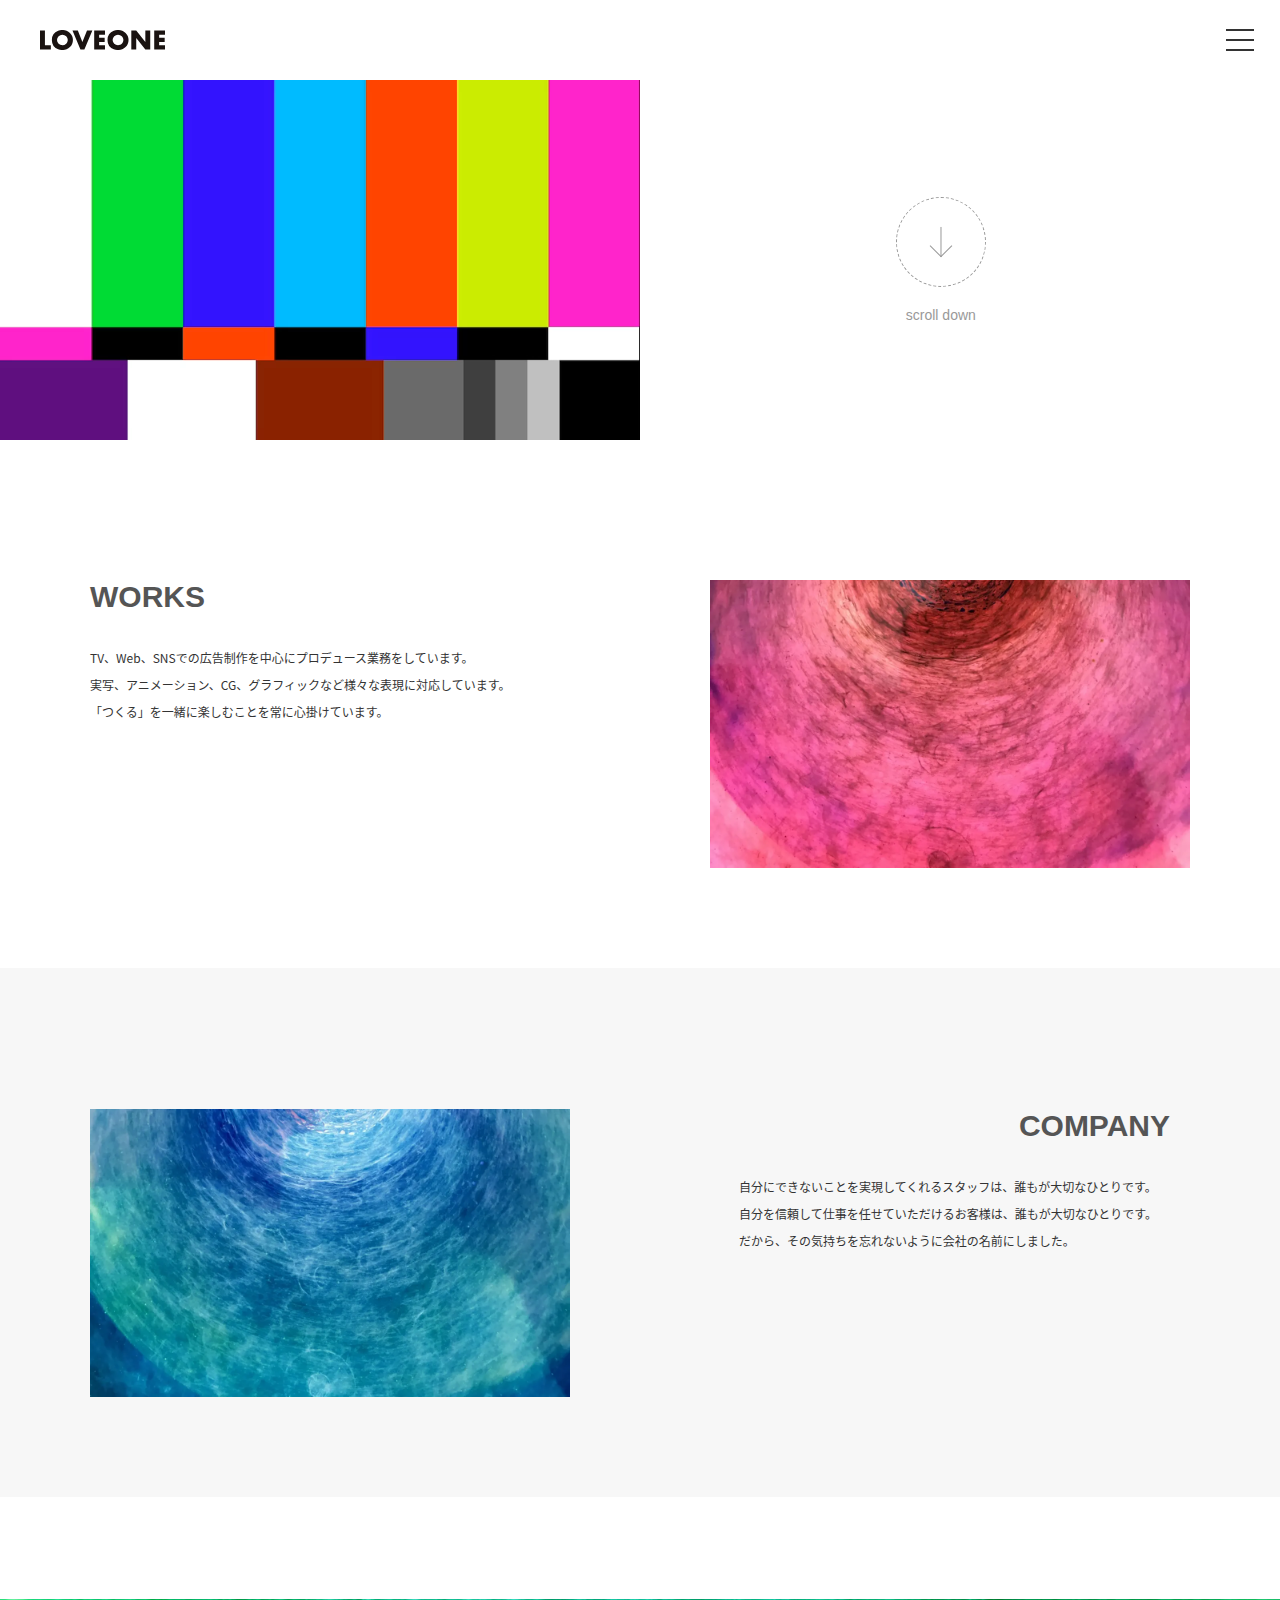
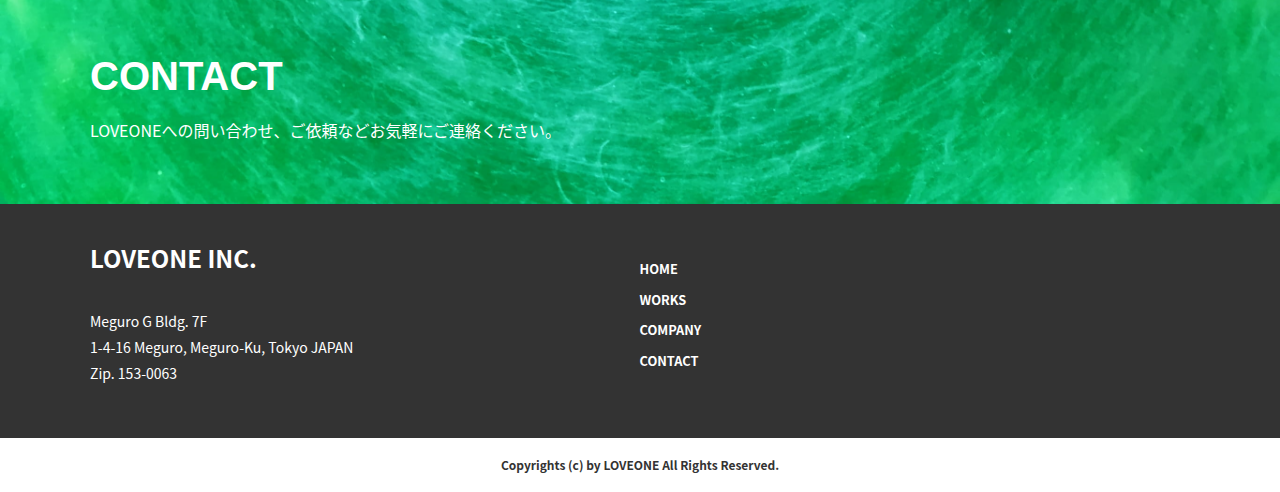
==== commit d597f190: "noindex　追記" ====
--- a/index.html
+++ b/index.html
@@ -2,6 +2,7 @@
 <html lang="ja">
 	<head prefix="og: http://ogp.me/ns# fb: http://ogp.me/ns/fb# website: http://ogp.me/ns/website#">
 		<meta charset="UTF-8">
+		<meta name=”robots” content=”noindex”>
 		<link rel="shortcut icon" href="#">
 		<title>LOVEONE</title>
 		<meta name="description" content="Site Description">
